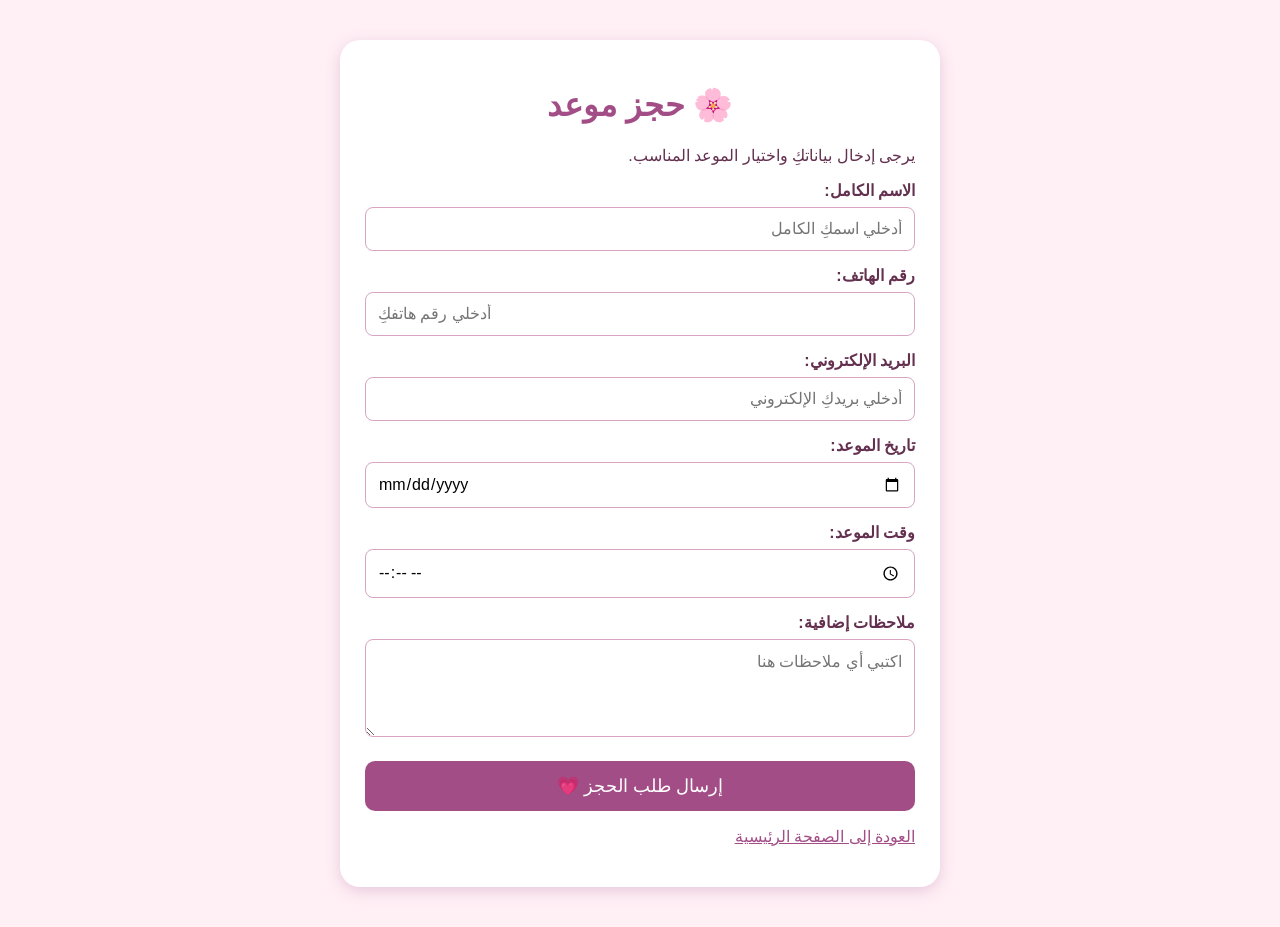
==== appointments.html @ eaff993b "Add files via upload" ====
<!DOCTYPE html>
<html lang="ar" dir="rtl">

<head>
    <meta charset="UTF-8">
    <meta name="viewport" content="width=device-width, initial-scale=1.0">

    <title>حجز موعد - لمسة جمال</title>

    <style>
        body {
            font-family: Tahoma, Arial, sans-serif;
            background: #fff0f5;
            color: #63304f;
            margin: 0;
            padding: 20px;
        }

        main {
            max-width: 550px;
            margin: 20px auto;
            background: white;
            padding: 25px;
            border-radius: 20px;
            box-shadow: 0 4px 15px #e8c8dc;
        }

        h1, h2 {
            text-align: center;
            color: #a34d87;
        }

        label {
            display: block;
            margin-top: 15px;
            font-weight: bold;
        }

        input, textarea {
            width: 100%;
            padding: 12px;
            margin-top: 7px;
            border: 1px solid #d9a4c2;
            border-radius: 8px;
            font-family: inherit;
            font-size: 16px;
            box-sizing: border-box;
        }

        button {
            width: 100%;
            background: #a34d87;
            color: white;
            border: none;
            padding: 14px;
            margin-top: 20px;
            border-radius: 10px;
            font-size: 18px;
            font-family: inherit;
        }

        a {
            color: #a34d87;
        }
    </style>
</head>

<body>

    <main>
        <h1>🌸 حجز موعد</h1>

        <p>يرجى إدخال بياناتكِ واختيار الموعد المناسب.</p>

        <form action="appointments.html" method="get">

            <label for="name">الاسم الكامل:</label>
            <input type="text" id="name" name="name"
                   placeholder="أدخلي اسمكِ الكامل" required>

            <label for="phone">رقم الهاتف:</label>
            <input type="tel" id="phone" name="phone"
                   placeholder="أدخلي رقم هاتفكِ" required>

            <label for="email">البريد الإلكتروني:</label>
            <input type="email" id="email" name="email"
                   placeholder="أدخلي بريدكِ الإلكتروني">

            <label for="date">تاريخ الموعد:</label>
            <input type="date" id="date" name="date" required>

            <label for="time">وقت الموعد:</label>
            <input type="time" id="time" name="time" required>

            <label for="notes">ملاحظات إضافية:</label>
            <textarea id="notes" name="notes" rows="4"
                      placeholder="اكتبي أي ملاحظات هنا"></textarea>

            <button type="submit">إرسال طلب الحجز 💗</button>

        </form>

        <p><a href="index.html">العودة إلى الصفحة الرئيسية</a></p>
    </main>

</body>
</html>
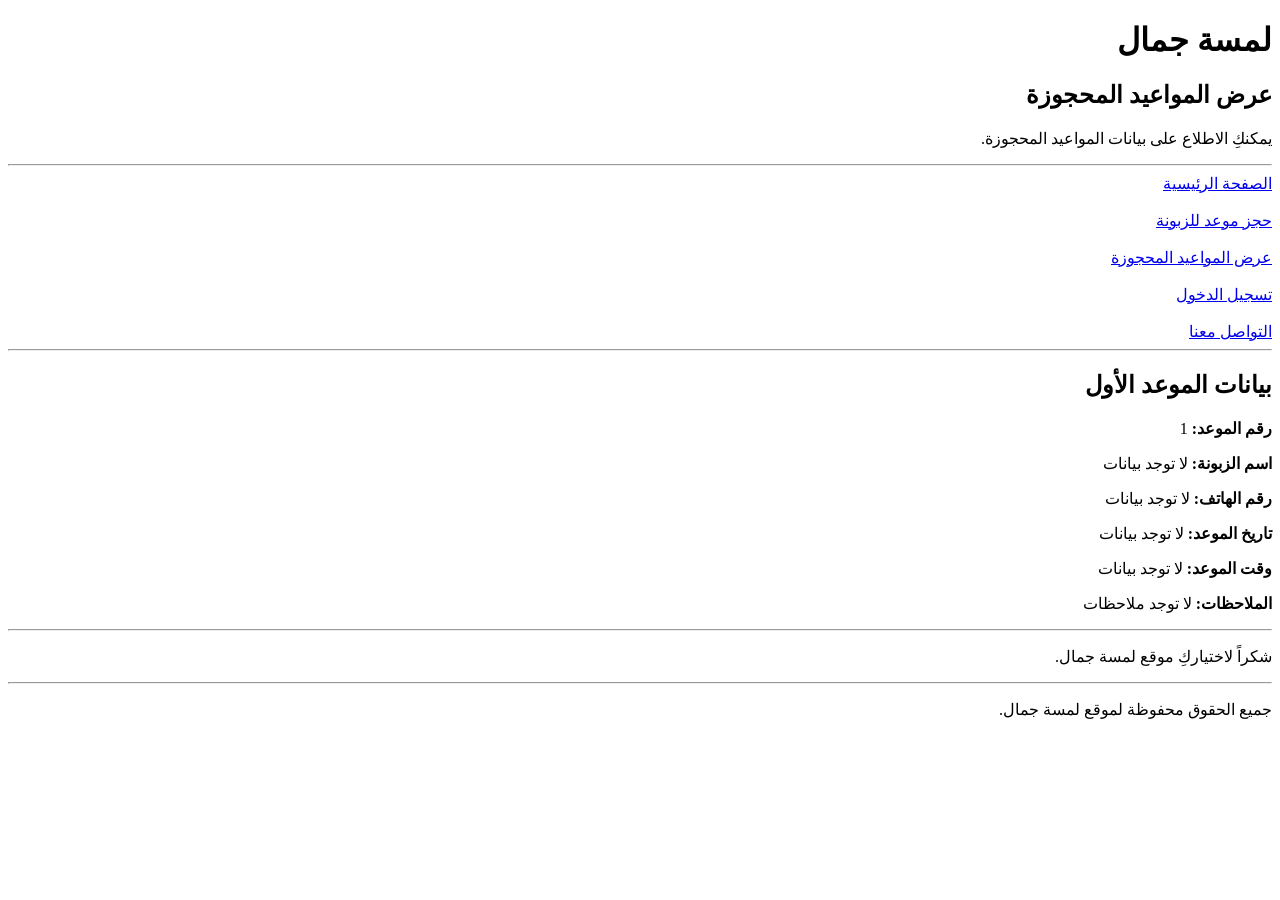
==== commit 7209ff4e: "Add files via upload" ====
--- a/appointments.html
+++ b/appointments.html
@@ -4,104 +4,56 @@
 <head>
     <meta charset="UTF-8">
     <meta name="viewport" content="width=device-width, initial-scale=1.0">
-
-    <title>حجز موعد - لمسة جمال</title>
-
-    <style>
-        body {
-            font-family: Tahoma, Arial, sans-serif;
-            background: #fff0f5;
-            color: #63304f;
-            margin: 0;
-            padding: 20px;
-        }
-
-        main {
-            max-width: 550px;
-            margin: 20px auto;
-            background: white;
-            padding: 25px;
-            border-radius: 20px;
-            box-shadow: 0 4px 15px #e8c8dc;
-        }
-
-        h1, h2 {
-            text-align: center;
-            color: #a34d87;
-        }
-
-        label {
-            display: block;
-            margin-top: 15px;
-            font-weight: bold;
-        }
-
-        input, textarea {
-            width: 100%;
-            padding: 12px;
-            margin-top: 7px;
-            border: 1px solid #d9a4c2;
-            border-radius: 8px;
-            font-family: inherit;
-            font-size: 16px;
-            box-sizing: border-box;
-        }
-
-        button {
-            width: 100%;
-            background: #a34d87;
-            color: white;
-            border: none;
-            padding: 14px;
-            margin-top: 20px;
-            border-radius: 10px;
-            font-size: 18px;
-            font-family: inherit;
-        }
-
-        a {
-            color: #a34d87;
-        }
-    </style>
+    <title>المواعيد المحجوزة</title>
 </head>
 
 <body>
 
+    <header>
+        <h1>لمسة جمال</h1>
+        <h2>عرض المواعيد المحجوزة</h2>
+        <p>يمكنكِ الاطلاع على بيانات المواعيد المحجوزة.</p>
+    </header>
+
+    <hr>
+
+    <nav>
+        <a href="index.html">الصفحة الرئيسية</a><br><br>
+        <a href="booking.html">حجز موعد للزبونة</a><br><br>
+        <a href="appointments.html">عرض المواعيد المحجوزة</a><br><br>
+        <a href="login.html">تسجيل الدخول</a><br><br>
+        <a href="contact.html">التواصل معنا</a>
+    </nav>
+
+    <hr>
+
     <main>
-        <h1>🌸 حجز موعد</h1>
 
-        <p>يرجى إدخال بياناتكِ واختيار الموعد المناسب.</p>
+        <h2>بيانات الموعد الأول</h2>
 
-        <form action="appointments.html" method="get">
+        <p><strong>رقم الموعد:</strong> 1</p>
 
-            <label for="name">الاسم الكامل:</label>
-            <input type="text" id="name" name="name"
-                   placeholder="أدخلي اسمكِ الكامل" required>
+        <p><strong>اسم الزبونة:</strong> لا توجد بيانات</p>
 
-            <label for="phone">رقم الهاتف:</label>
-            <input type="tel" id="phone" name="phone"
-                   placeholder="أدخلي رقم هاتفكِ" required>
+        <p><strong>رقم الهاتف:</strong> لا توجد بيانات</p>
 
-            <label for="email">البريد الإلكتروني:</label>
-            <input type="email" id="email" name="email"
-                   placeholder="أدخلي بريدكِ الإلكتروني">
+        <p><strong>تاريخ الموعد:</strong> لا توجد بيانات</p>
 
-            <label for="date">تاريخ الموعد:</label>
-            <input type="date" id="date" name="date" required>
+        <p><strong>وقت الموعد:</strong> لا توجد بيانات</p>
 
-            <label for="time">وقت الموعد:</label>
-            <input type="time" id="time" name="time" required>
+        <p><strong>الملاحظات:</strong> لا توجد ملاحظات</p>
 
-            <label for="notes">ملاحظات إضافية:</label>
-            <textarea id="notes" name="notes" rows="4"
-                      placeholder="اكتبي أي ملاحظات هنا"></textarea>
+        <hr>
 
-            <button type="submit">إرسال طلب الحجز 💗</button>
+        <p>شكراً لاختياركِ موقع لمسة جمال.</p>
 
-        </form>
+    </main>
 
-        <p><a href="index.html">العودة إلى الصفحة الرئيسية</a></p>
-    </main>
+    <hr>
+
+    <footer>
+        <p>جميع الحقوق محفوظة لموقع لمسة جمال.</p>
+    </footer>
 
 </body>
 </html>
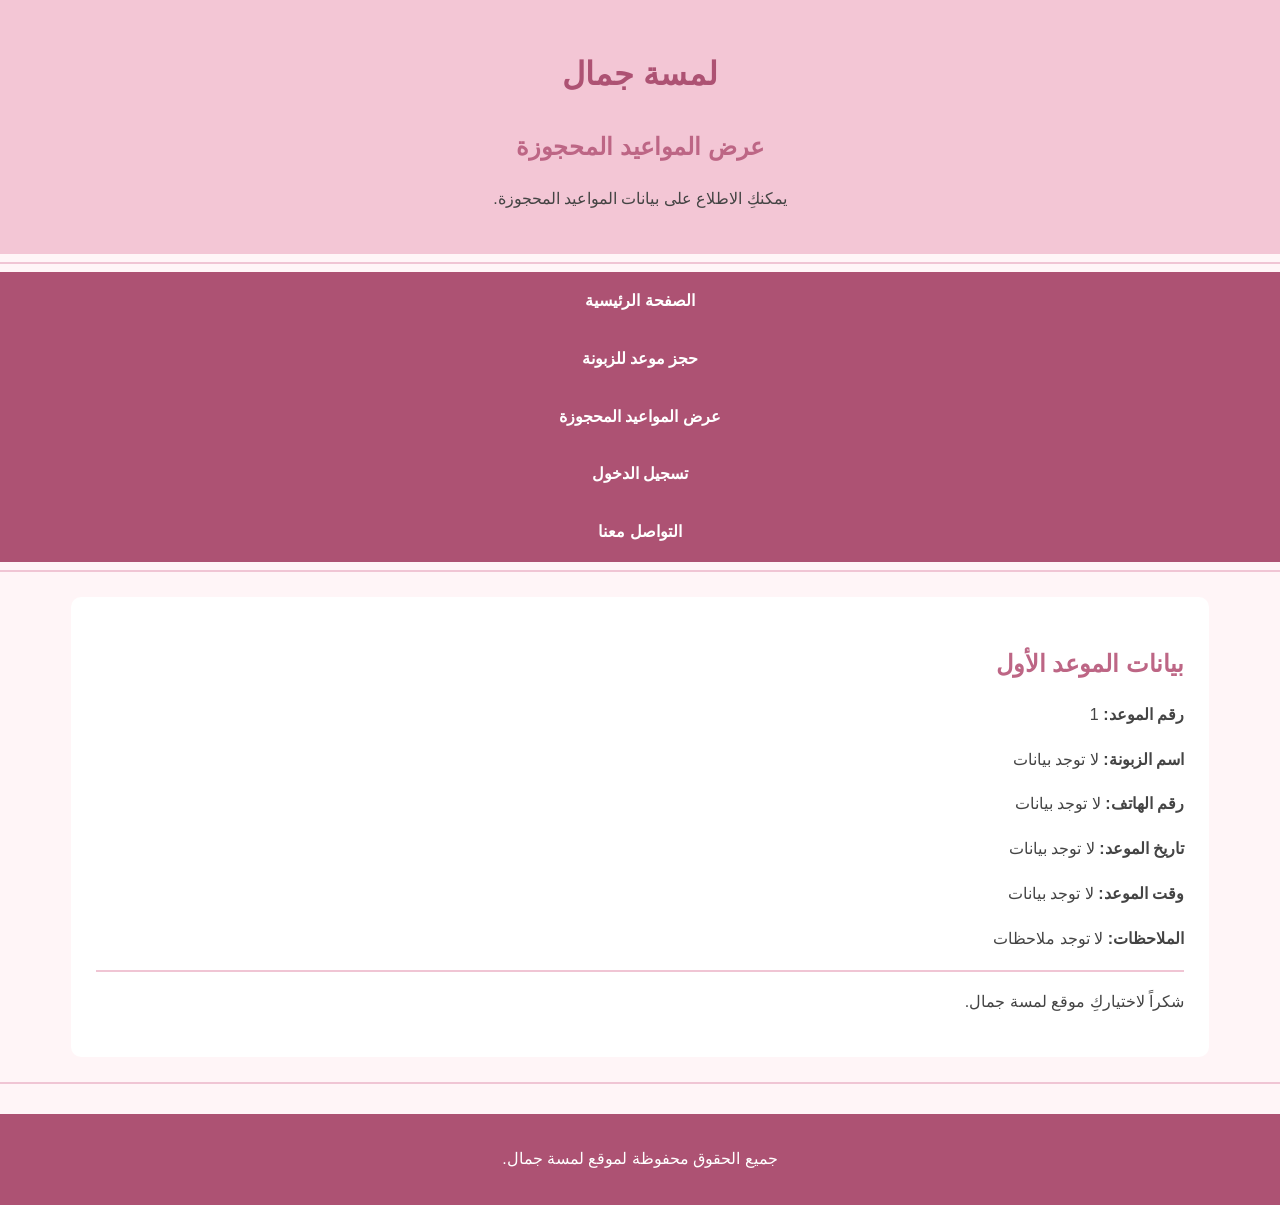
==== commit 1b51f131: "Fix formatting in appointments.html" ====
--- a/appointments.html
+++ b/appointments.html
@@ -12,7 +12,8 @@
     <header>
         <h1>لمسة جمال</h1>
         <h2>عرض المواعيد المحجوزة</h2>
-        <p>يمكنكِ الاطلاع على بيانات المواعيد المحجوزة.</p>
+       <p>يمكنكِ الاطلاع على بيانات المواعيد المحجوزة.</p>
+    <link rel="stylesheet" href="style.css">
     </header>
 
     <hr>
@@ -56,4 +57,4 @@
     </footer>
 
 </body>
-</html>+</html>
--- a/style.css
+++ b/style.css
@@ -0,0 +1,154 @@
+/* تنسيق الصفحة بالكامل */
+body {
+    font-family: Arial, sans-serif;
+    direction: rtl;
+    text-align: right;
+    background-color: #fff5f7;
+    color: #444;
+    margin: 0;
+    padding: 0;
+    line-height: 1.8;
+}
+
+/* تنسيق العناوين */
+h1 {
+    color: #ad5273;
+    text-align: center;
+    font-size: 32px;
+}
+
+h2 {
+    color: #bd6685;
+    margin-bottom: 15px;
+}
+
+/* تنسيق الرأس */
+header {
+    background-color: #f3c6d5;
+    text-align: center;
+    padding: 25px;
+}
+
+/* تنسيق روابط الصفحات */
+nav {
+    background-color: #ad5273;
+    text-align: center;
+    padding: 15px;
+}
+
+nav a {
+    color: white;
+    text-decoration: none;
+    margin: 10px;
+    font-weight: bold;
+}
+
+nav a:hover {
+    color: #ffe1eb;
+}
+
+/* تنسيق المحتوى */
+main {
+    background-color: white;
+    margin: 25px auto;
+    padding: 25px;
+    width: 85%;
+    border-radius: 10px;
+}
+
+/* تنسيق النماذج */
+form {
+    margin: 20px auto;
+}
+
+/* تنسيق أسماء الحقول */
+label {
+    font-weight: bold;
+    color: #8e405e;
+}
+
+/* تنسيق مربعات الإدخال */
+input, textarea {
+    width: 90%;
+    padding: 12px;
+    margin-top: 8px;
+    border: 1px solid #d9a4b7;
+    border-radius: 6px;
+    font-size: 15px;
+}
+
+/* تنسيق الأزرار */
+input[type="submit"],
+input[type="reset"] {
+    background-color: #ad5273;
+    color: white;
+    width: auto;
+    padding: 12px 25px;
+    border: none;
+    cursor: pointer;
+    border-radius: 6px;
+}
+
+/* عند المرور على الزر */
+input[type="submit"]:hover,
+input[type="reset"]:hover {
+    background-color: #873b59;
+}
+
+/* تنسيق جدول المواعيد */
+table {
+    width: 100%;
+    border-collapse: collapse;
+    margin-top: 20px;
+}
+
+th, td {
+    border: 1px solid #d9a4b7;
+    padding: 12px;
+    text-align: center;
+}
+
+th {
+    background-color: #f3c6d5;
+    color: #77334e;
+}
+
+/* تنسيق الروابط */
+a {
+    color: #ad5273;
+}
+
+/* تنسيق أسفل الصفحة */
+footer {
+    background-color: #ad5273;
+    color: white;
+    text-align: center;
+    padding: 15px;
+    margin-top: 30px;
+}
+
+/* تنسيق الخط الفاصل */
+hr {
+    border: 1px solid #f0c5d4;
+}
+
+/* مناسب لشاشات الموبايل */
+@media screen and (max-width: 600px) {
+    main {
+        width: 90%;
+        padding: 15px;
+    }
+
+    nav a {
+        display: block;
+        margin: 8px;
+    }
+
+    input, textarea {
+        width: 90%;
+    }
+
+    table {
+        font-size: 12px;
+    }
+}
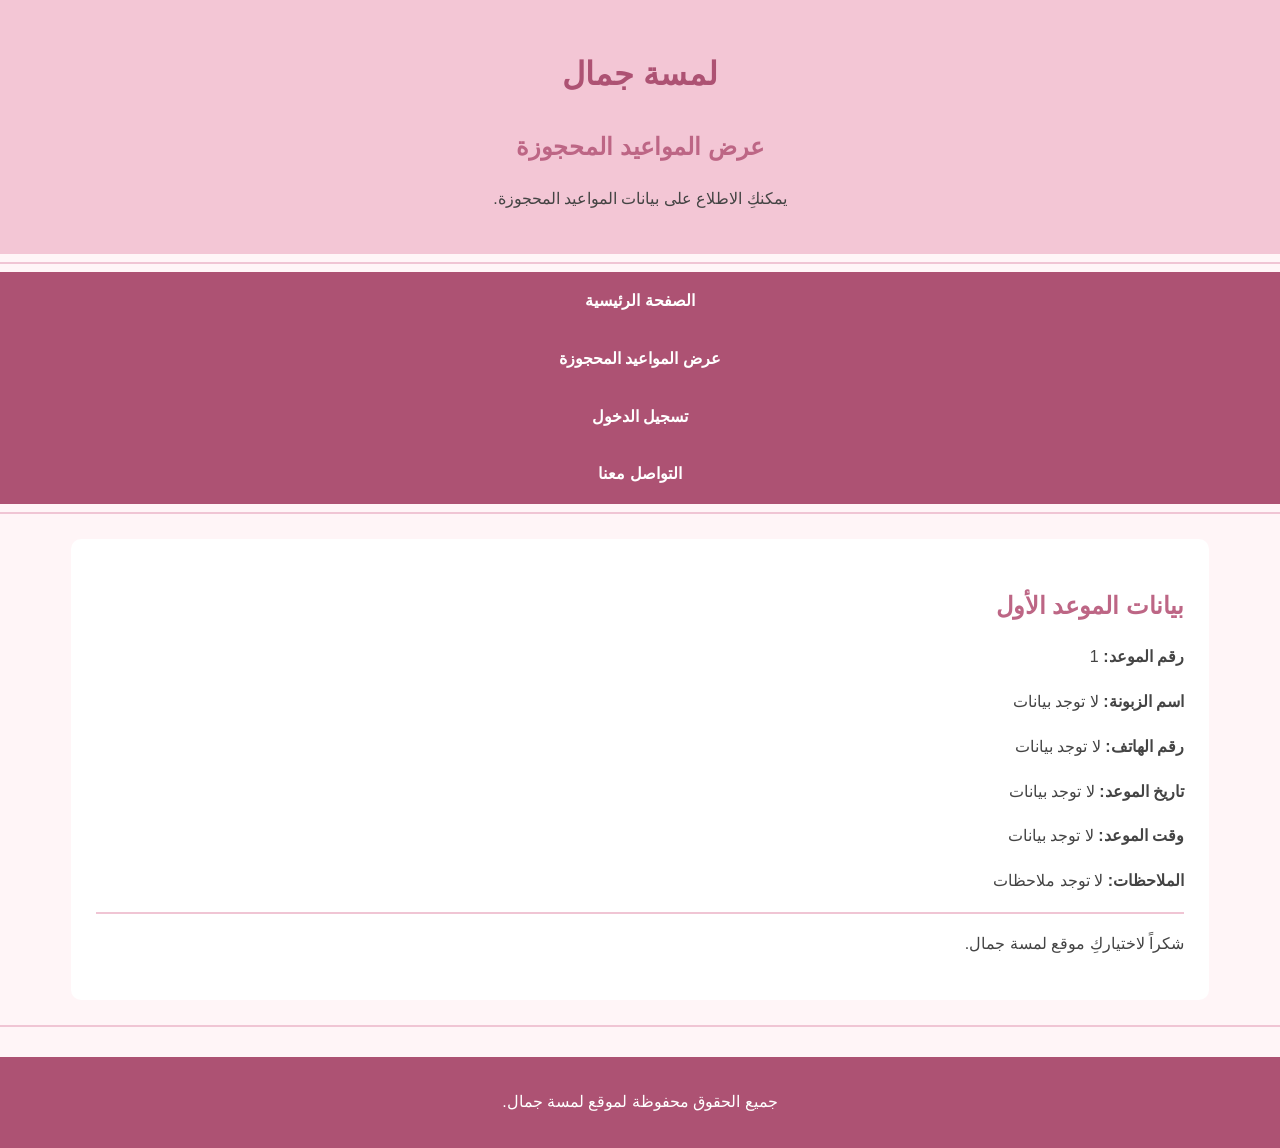
==== commit c4fa07f3: "Remove booking link from appointments page" ====
--- a/appointments.html
+++ b/appointments.html
@@ -20,7 +20,6 @@
 
     <nav>
         <a href="index.html">الصفحة الرئيسية</a><br><br>
-        <a href="booking.html">حجز موعد للزبونة</a><br><br>
         <a href="appointments.html">عرض المواعيد المحجوزة</a><br><br>
         <a href="login.html">تسجيل الدخول</a><br><br>
         <a href="contact.html">التواصل معنا</a>
